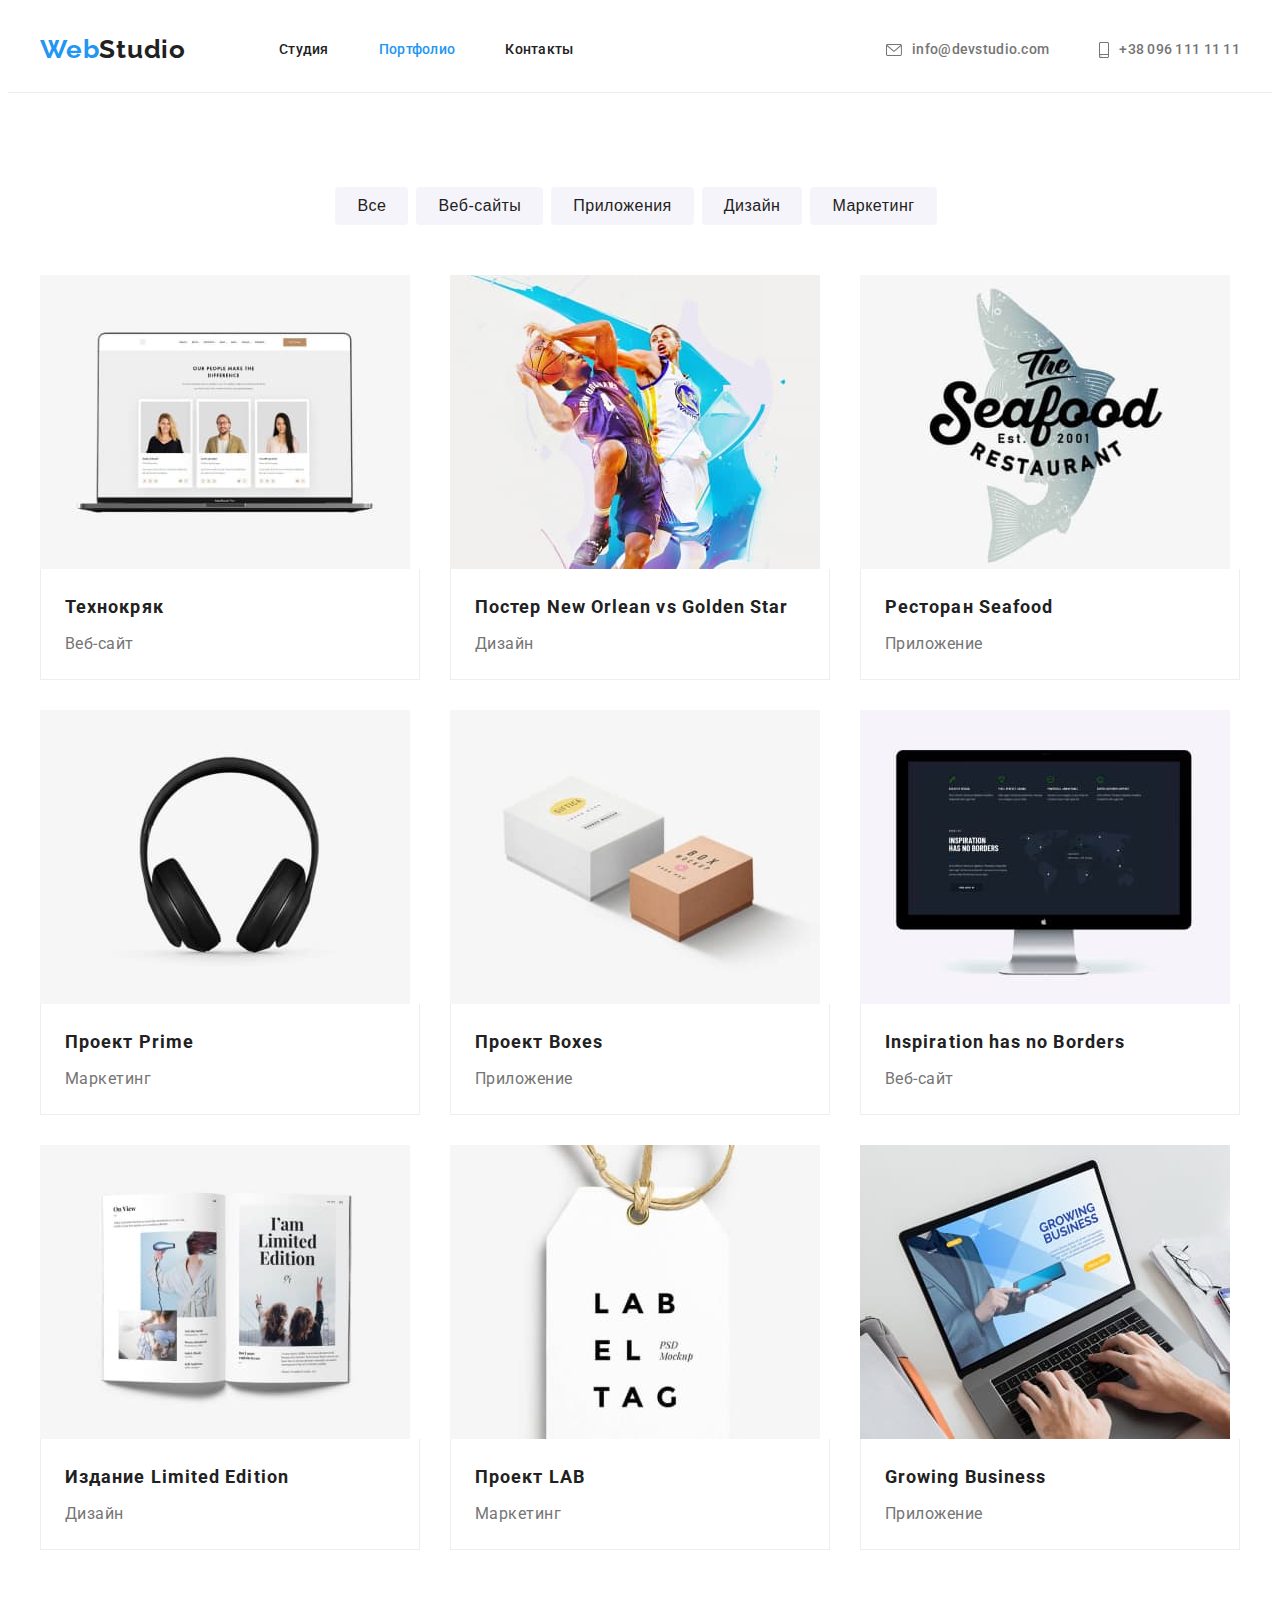
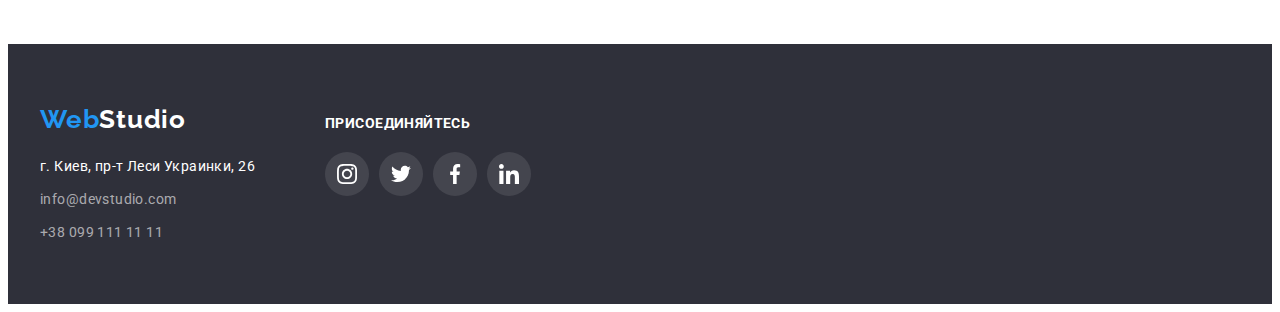
==== portfolio.html @ d1e37722 "додана анімація для посилань" ====
<!DOCTYPE html>
<html lang="ru">
  <head>
    <meta charset="UTF-8" />
    <meta http-equiv="X-UA-Compatible" content="IE=edge" />
    <meta name="viewport" content="width=device-width, initial-scale=1.0" />
    <title>Портфолио</title>
    <link rel="preconnect" href="https://fonts.googleapis.com" />
    <link rel="preconnect" href="https://fonts.gstatic.com" crossorigin />
    <link
      href="https://fonts.googleapis.com/css2?family=Raleway:wght@700&family=Roboto:wght@400;500;700;900&display=swap"
      rel="stylesheet"
    />
    <link
      rel="stylesheet"
      href="https://cdnjs.cloudflare.com/ajax/libs/modern-normalize/1.1.0/modern-normalize.min.css"
      integrity="sha512-wpPYUAdjBVSE4KJnH1VR1HeZfpl1ub8YT/NKx4PuQ5NmX2tKuGu6U/JRp5y+Y8XG2tV+wKQpNHVUX03MfMFn9Q=="
      crossorigin="anonymous"
      referrerpolicy="no-referrer"
    />
    <link rel="stylesheet" href="./css/styles.css" />
  </head>

  <body>
    <!--=================start header=================-->

    <header class="page-header">
      <div class="container header-conteiner">
        <nav class="navigation">
          <a class="logo-link link" href="" lang="en">
            <span class="logo-part-one">Web</span>Studio</a
          >
          <ul class="nav-list list">
            <li class="nav-list-item">
              <a class="nav-list-link link" href="./index.html">Студия</a>
            </li>
            <li class="nav-list-item">
              <a class="nav-list-link link current" href="">Портфолио</a>
            </li>
            <li class="nav-list-item">
              <a class="nav-list-link link" href="">Контакты</a>
            </li>
          </ul>
        </nav>
        <ul class="contacts-header-list list">
          <li class="contacts-header-list-item">
            <a
              class="contacts-header-list-link link"
              href="mailto:info@devstudio.com"
            >
              <svg class="contact-icon-link" width="16" height="12">
                <use href="./images/icon.svg#letter"></use>
              </svg>
              info@devstudio.com</a
            >
          </li>
          <li class="contacts-header-list-item">
            <a class="contacts-header-list-link link" href="tel:+380961111111">
              <svg class="contact-icon-link" width="10" height="16">
                <use href="./images/icon.svg#smartphone"></use>
              </svg>
              +38 096 111 11 11</a
            >
          </li>
        </ul>
      </div>
    </header>
    <!--=================end header=================-->

    <!--=================start main=================-->
    <main>
      <section class="section">
        <div class="container">
          <h1 hidden>Проекты</h1>

          <!-- filter -->
          <ul class="filter-list list">
            <li class="filter-list-item">
              <button class="filter-list-button" type="button">Все</button>
            </li>
            <li class="filter-list-item">
              <button class="filter-list-button" type="button">
                Веб-сайты
              </button>
            </li>
            <li class="filter-list-item">
              <button class="filter-list-button" type="button">
                Приложения
              </button>
            </li>
            <li class="filter-list-item">
              <button class="filter-list-button" type="button">Дизайн</button>
            </li>
            <li class="filter-list-item">
              <button class="filter-list-button" type="button">
                Маркетинг
              </button>
            </li>
          </ul>

          <!-- projects -->
          <ul class="projects-list list">
            <li class="projects-list-item">
              <a class="projects-list-link link" href="">
                <img
                  src="./images/portfolio/project1.jpg"
                  alt="открытый ноутбук"
                  width="370"
                  height="294"
                />
                <div class="project-description">
                  <h2 class="projects-item-title">Технокряк</h2>
                  <p class="projects-item-text">Веб-сайт</p>
                </div>
              </a>
            </li>
            <li class="projects-list-item">
              <a class="projects-list-link link" href="">
                <img
                  src="./images/portfolio/project2.jpg"
                  alt="два баскетболиста с мячом"
                  width="370"
                  height="294"
                />
                <div class="project-description">
                  <h2 class="projects-item-title">
                    Постер <span lang="en">New Orlean vs Golden Star</span>
                  </h2>
                  <p class="projects-item-text">Дизайн</p>
                </div>
              </a>
            </li>
            <li class="projects-list-item">
              <a class="projects-list-link link" href="">
                <img
                  src="./images/portfolio/project3.jpg"
                  alt="логотип ресторана"
                  width="370"
                  height="294"
                />
                <div class="project-description">
                  <h2 class="projects-item-title">Ресторан Seafood</h2>
                  <p class="projects-item-text">Приложение</p>
                </div>
              </a>
            </li>
            <li class="projects-list-item">
              <a class="projects-list-link link" href="">
                <img
                  src="./images/portfolio/project4.jpg"
                  alt="наушники"
                  width="370"
                  height="294"
                />
                <div class="project-description">
                  <h2 class="projects-item-title">
                    Проект <span lang="en">Prime </span>
                  </h2>
                  <p class="projects-item-text">Маркетинг</p>
                </div>
              </a>
            </li>
            <li class="projects-list-item">
              <a class="projects-list-link link" href="">
                <img
                  src="./images/portfolio/project5.jpg"
                  alt="две коробочки"
                  width="370"
                  height="294"
                />
                <div class="project-description">
                  <h2 class="projects-item-title">
                    Проект <span lang="en">Boxes</span>
                  </h2>
                  <p class="projects-item-text">Приложение</p>
                </div>
              </a>
            </li>
            <li class="projects-list-item">
              <a class="projects-list-link link" href="">
                <img
                  src="./images/portfolio/project6.jpg"
                  alt="монитор"
                  width="370"
                  height="294"
                />
                <div class="project-description">
                  <h2 class="projects-item-title" lang="en">
                    Inspiration has no Borders
                  </h2>
                  <p class="projects-item-text">Веб-сайт</p>
                </div>
              </a>
            </li>
            <li class="projects-list-item">
              <a class="projects-list-link link" href="">
                <img
                  src="./images/portfolio/project7.jpg"
                  alt="открытая книга"
                  width="370"
                  height="294"
                />
                <div class="project-description">
                  <h2 class="projects-item-title">
                    Издание <span lang="en">Limited Edition</span>
                  </h2>
                  <p class="projects-item-text">Дизайн</p>
                </div>
              </a>
            </li>
            <li class="projects-list-item">
              <a class="projects-list-link link" href="">
                <img
                  src="./images/portfolio/project8.jpg"
                  alt="этикетка"
                  width="370"
                  height="294"
                />
                <div class="project-description">
                  <h2 class="projects-item-title">
                    Проект <span lang="en">LAB</span>
                  </h2>
                  <p class="projects-item-text">Маркетинг</p>
                </div>
              </a>
            </li>
            <li class="projects-list-item">
              <a class="projects-list-link link" href="">
                <img
                  src="./images/portfolio/project9.jpg"
                  alt="открытый ноутбук"
                  width="370"
                  height="294"
                />
                <div class="project-description">
                  <h2 class="projects-item-title" lang="en">
                    Growing Business
                  </h2>
                  <p class="projects-item-text">Приложение</p>
                </div>
              </a>
            </li>
          </ul>
        </div>
      </section>
    </main>
    <!--=================end main=================-->

    <!--=================start footer=================-->
    <footer class="footer">
      <div class="container footer-container">
        <div class="adress">
          <a class="footer-logo-link link" href="" lang="en">
            <span class="logo-part-one">Web</span>Studio</a
          >
          <address>
            <ul class="address-list list">
              <li class="address-list-item">
                <a
                  class="address-list-link link"
                  href="https://goo.gl/maps/DS2FpUbjy8NpvMt88"
                  target="_blank"
                >
                  г. Киев, пр-т Леси Украинки, 26</a
                >
              </li>
              <li class="address-list-item">
                <a
                  class="address-list-link-item link"
                  href="mailto:info@devstudio.com"
                  >info@devstudio.com</a
                >
              </li>
              <li class="address-list-item">
                <a class="address-list-link-item link" href="tel:+380991111111"
                  >+38 099 111 11 11</a
                >
              </li>
            </ul>
          </address>
        </div>

        <div class="footer-social">
          <p class="footer-text">присоединяйтесь</p>
          <ul class="footer-social-list list">
            <li class="footer-social-item">
              <a class="footer-social-link" href="">
                <svg width="20" height="20">
                  <use
                    class="footer-social-icon"
                    href="./images/icon.svg#instagram"
                  ></use>
                </svg>
              </a>
            </li>
            <li class="footer-social-item">
              <a class="footer-social-link" href="">
                <svg width="20" height="20">
                  <use href="./images/icon.svg#twitter"></use>
                </svg>
              </a>
            </li>
            <li class="footer-social-item">
              <a class="footer-social-link" href="">
                <svg width="20" height="20">
                  <use href="./images/icon.svg#facebook"></use>
                </svg>
              </a>
            </li>
            <li class="footer-social-item">
              <a class="footer-social-link" href="">
                <svg width="20" height="20">
                  <use href="./images/icon.svg#linkedin"></use>
                </svg>
              </a>
            </li>
          </ul>
        </div>
      </div>
    </footer>
    <!--=================end footer=================-->
  </body>
</html>
---- css/styles.css ----
:root {
  --primary-text-color: #757575;
  --title-text-color: #212121;
  --akcent-text-color: #2196f3;
  --main-text-color: #ffffff;
  --border-color: #eeeeee;

  --fone-background-color: #ffffff;
  --main-background-color: #2f303a;
  --second-background-color: #f5f4fa;
  --button-color: #2196f3;
  --social-color: #afb1b8;
  --social-akcent-color: #2196f3;
  --social-hover-color: #ffffff;

  --primary-font-family: "Roboto", sans-serif;
  --font-logo: "Raleway", sans-serif;
}

body {
  font-family: var(--primary-font-family);
  font-size: 14px;
  line-height: 0.03em;
  letter-spacing: 0.03em;
  color: var(--primary-text-color);
  background-color: var(--fone-background-color);
}

h1,
h2,
h3,
p {
  margin-top: 0;
  margin-bottom: 0;
}

ul {
  margin-top: 0;
  margin-bottom: 0;
  padding-left: 0;
}

img {
  display: block;
  max-width: 100%;
  height: auto;
}

.list {
  list-style: none;
}

.link {
  text-decoration: none;
  transition: color 250ms cubic-bezier(0.4, 0, 0.2, 1);
}

.container {
  width: 1200px;
  padding-left: 15px;
  padding-right: 15px;
  margin-left: auto;
  margin-right: auto;
}

.section {
  padding-top: 94px;
  padding-bottom: 94px;
}

.title {
  color: var(--title-text-color);
}

.hidden {
  position: absolute;
  width: 1px;
  height: 1px;
  margin: -1px;
  padding: 0;
  overflow: hidden;
  border: 0;
  clip: rect(0 0 0 0);
}

/*-----------------start header-----------------*/

.page-header {
  border-bottom: 1px solid #ececec;
}

.header-conteiner {
  display: flex;
}

/*navigation*/
.logo-link {
  padding-top: 24px;
  padding-bottom: 24px;
  font-family: var(--font-logo);
  font-style: normal;
  font-weight: 700;
  font-size: 26px;
  line-height: 1.19;
  letter-spacing: 0.03em;
  color: var(--title-text-color);
  margin-right: 93px;
}

.logo-part-one {
  font-family: var(--font-logo);
  font-style: normal;
  font-weight: 700;
  font-size: 26px;
  line-height: 1.19;
  letter-spacing: 0.03em;
  color: var(--akcent-text-color);
}

.nav-list-link {
  padding-top: 32px;
  padding-bottom: 32px;
  font-weight: 500;
  font-size: 14px;
  line-height: 1.14;
  letter-spacing: 0.02em;
  color: var(--title-text-color);
}

.nav-list-link:hover,
.nav-list-link:focus {
  color: var(--akcent-text-color);
}

.navigation {
  display: flex;
  align-items: center;
}

.nav-list {
  display: flex;
}

.nav-list-item:not(:last-child) {
  margin-right: 50px;
}

/*contacts*/
.contacts-header-list {
  display: flex;
  align-items: center;
  margin-left: auto;
}

.contacts-header-list-item:not(:last-child) {
  margin-right: 50px;
}

.contacts-header-list-link {
  display: flex;
  align-items: center;
  padding-top: 32px;
  padding-bottom: 32px;
  font-weight: 500;
  font-size: 14px;
  line-height: 1.4;
  letter-spacing: 0.02em;
  color: var(--primary-text-color);
}

.contacts-header-list-link:hover,
.contacts-header-list-link:focus {
  color: var(--akcent-text-color);
}

.contact-icon-link {
  fill: currentColor;
  margin-right: 10px;
}

.current {
  color: var(--akcent-text-color);
}

/*---------------hero-------------*/
.hero {
  max-width: 1600px;
  max-height: 600px;
  margin: 0 auto;
  background-image: linear-gradient(
      rgba(47, 48, 58, 0.4),
      rgba(47, 48, 58, 0.4)
    ),
    url("../images/hero.jpg");

  background-size: cover;
  background-repeat: no-repeat;
  background-color: var(--main-background-color);
  padding-top: 200px;
  padding-bottom: 200px;
  text-align: center;
}
.hero-title {
  font-weight: 900;
  font-size: 44px;
  line-height: 1.36;
  letter-spacing: 0.06em;
  text-transform: uppercase;
  color: var(--main-text-color);
}

.hero-button {
  margin-right: auto;
  margin-left: auto;
  margin-top: 30px;
  padding: 10px 32px;
  min-width: 200px;
  border-radius: 4px;
  border: none;
  /* box-shadow: 0px 4px 4px rgba(0, 0, 0, 0.15); */
  font-family: inherit;
  font-weight: 700;
  font-size: 16px;
  line-height: 1.88;
  display: flex;
  align-items: center;
  text-align: center;
  letter-spacing: 0.06em;
  cursor: pointer;
  color: var(--main-text-color);
  background-color: var(--button-color);
}

/*--------------specifics--------------*/
.specifics-list {
  display: flex;
}

.specifics-list-item {
  width: 270px;
}

.specifics-list-item:not(:last-child) {
  margin-right: 30px;
}

.specifics-container {
  display: flex;
  justify-content: center;
  align-items: center;
  width: 270px;
  height: 120px;
  margin-bottom: 30px;
  background-color: var(--second-background-color);
}

.specifics-list-title {
  margin-bottom: 10px;
  font-weight: 700;
  line-height: 1.14;
  text-transform: uppercase;
}

.specifics-list-text {
  line-height: 1.71;
}

/*----------------work----------------*/
.work-section {
  padding-top: 0;
}

.work-title {
  margin-bottom: 50px;
  font-weight: 700;
  font-size: 36px;
  line-height: 1.17;
  text-align: center;
}

.work-list {
  display: flex;
}

.work-list-item:not(:last-child) {
  margin-right: 30px;
}

/*---------------teams---------------*/
.teams {
  background-color: var(--second-background-color);
}

.team-title {
  margin-bottom: 50px;
  font-weight: 700;
  font-size: 36px;
  line-height: 42px;
  text-align: center;
}

.team-list {
  display: flex;
  margin-left: -30px;
}

.team-list-item {
  flex-basis: calc((100% - 120px) / 4);
  margin-left: 30px;
}

.social-list {
  display: flex;
  justify-content: center;
  align-items: center;
}

.social-item:not(:last-child) {
  margin-right: 10px;
}

.social-links {
  display: flex;
  justify-content: center;
  align-items: center;
  width: 44px;
  height: 44px;
  border-radius: 50%;
  fill: var(--social-color);
  transition: fill 250ms cubic-bezier(0.4, 0, 0.2, 1),
    background-color 250ms cubic-bezier(0.4, 0, 0.2, 1);
}

.social-links:hover,
.social-links:focus {
  fill: var(--social-hover-color);
  background-color: var(--social-akcent-color);
}

.social-icon {
  display: flex;
  justify-content: center;
}

.team-description {
  width: 270px;
  padding-top: 30px;
  padding-bottom: 30px;
  box-shadow: 0px 1px 3px rgba(0, 0, 0, 0.12), 0px 1px 1px rgba(0, 0, 0, 0.14),
    0px 2px 1px rgba(0, 0, 0, 0.2);
  border-radius: 0px 0px 4px 4px;
  background-color: var(--fone-background-color);
}

.team-list-title {
  margin-bottom: 10px;
  font-weight: 500;
  font-size: 16px;
  line-height: 1.19;
  text-align: center;
}

.team-list-text {
  font-size: 16px;
  line-height: 1.19;
  text-align: center;
  margin-bottom: 16px;
}

/*----------------clients----------------*/
.clients-title {
  font-weight: 700;
  font-size: 36px;
  line-height: 1.17;
  text-align: center;
  margin-bottom: 50px;
}

.clients-list {
  display: flex;
  justify-content: space-between;
}

.client-link {
  padding: 16px 32px;
  display: flex;
  width: 170px;
  height: 92px;
  border: 1px solid var(--social-color);
  box-sizing: border-box;
  border-radius: 4px;
  fill: var(--social-color);
  transition: fill 250ms cubic-bezier(0.4, 0, 0.2, 1),
    border 250ms cubic-bezier(0.4, 0, 0.2, 1);
}

.client-link:hover,
.client-link:focus {
  fill: var(--social-akcent-color);
  border: 1px solid var(--social-akcent-color);
}

/*----------------footer----------------*/
.footer {
  background-color: var(--main-background-color);
}

.footer-container {
  display: flex;
  align-items: baseline;
}

.adress {
  margin-right: 70px;
  padding-top: 60px;
  padding-bottom: 60px;
}

.footer-logo-link {
  display: block;
  margin-bottom: 20px;
  font-family: var(--font-logo);
  font-style: normal;
  font-weight: 700;
  font-size: 26px;
  line-height: 1.19;
  letter-spacing: 0.03em;
  color: var(--main-text-color);
}

.address-list-item:not(:last-child) {
  margin-bottom: 9px;
}

.address-list-link {
  font-style: normal;
  font-weight: 400;
  font-size: 14px;
  line-height: 1.71;
  letter-spacing: 0.03em;
  color: var(--main-text-color);
}

.address-list-link-item {
  font-style: normal;
  font-weight: 400;
  font-size: 14px;
  line-height: 1.71;
  letter-spacing: 0.03em;
  color: rgba(255, 255, 255, 0.6);
}

.address-list-link:hover,
.address-list-link:focus {
  color: var(--akcent-text-color);
}
.address-list-link-item:hover,
.address-list-link-item:focus {
  color: var(--akcent-text-color);
}

.footer-text {
  margin-bottom: 20px;
  font-weight: 700;
  line-height: 1.14;
  text-transform: uppercase;
  color: var(--main-text-color);
}

.footer-social-list {
  display: flex;
  justify-content: space-between;
}

.footer-social-item {
  display: flex;
  justify-content: space-between;
  align-items: center;
}

.footer-social-item:not(:last-child) {
  margin-right: 10px;
}

.footer-social-link {
  display: flex;
  justify-content: center;
  align-items: center;
  width: 44px;
  height: 44px;
  border-radius: 50%;
  fill: var(--main-text-color);
  background-color: rgba(255, 255, 255, 0.1);
  transition: background-color 250ms cubic-bezier(0.4, 0, 0.2, 1);
}

.footer-social-link:hover,
.footer-social-link:focus {
  background-color: var(--social-akcent-color);
}

.footer-social-icon {
  display: flex;
  justify-content: center;
}

/*-----------------------end Studio-----------------------*/

/*-----------------------start Portfolio-----------------------*/

/*------filter------*/
.filter-list {
  display: flex;
  justify-content: center;
}

.filter-list-item {
  margin-right: 8px;
  margin-bottom: 50px;
}

.filter-list-button {
  padding-top: 6px;
  padding-bottom: 6px;
  padding-left: 22px;
  padding-right: 22px;
  border-radius: 4px;
  border: transparent;
  font-weight: 500;
  font-size: 16px;
  line-height: 1.62;
  text-align: center;
  letter-spacing: 0.03em;
  cursor: pointer;
  color: var(--title-text-color);
  background-color: var(--second-background-color);
}

.filter-list-button:hover,
.filter-list-button:focus {
  color: var(--main-text-color);
  background-color: var(--button-color);
}

/*------projects------*/
.projects-list {
  display: flex;
  flex-wrap: wrap;
  margin-left: -30px;
  margin-top: -30px;
}

.projects-list-item {
  flex-basis: calc((100% - 90px) / 3);
  margin-left: 30px;
  margin-top: 30px;
}

.projects-list-link {
  display: block;
}

.projects-list-link:hover,
.projects-list-link:focus {
  box-shadow: 0px 1px 1px rgba(0, 0, 0, 0.12), 0px 4px 4px rgba(0, 0, 0, 0.06),
    1px 4px 6px rgba(0, 0, 0, 0.16);
}

.project-description {
  padding: 20px 24px;
  border: 1px solid var(--border-color);
  border-top: none;
}

.projects-item-title {
  margin-bottom: 4px;
  font-style: normal;
  font-weight: 700;
  font-size: 18px;
  line-height: 2;
  letter-spacing: 0.06em;
  color: var(--title-text-color);
}

.projects-item-text {
  font-style: normal;
  font-weight: 400;
  font-size: 16px;
  line-height: 1.88;
  letter-spacing: 0.03em;
  color: var(--primary-text-color);
}
/*-----------------------end Portfolio-----------------------*/
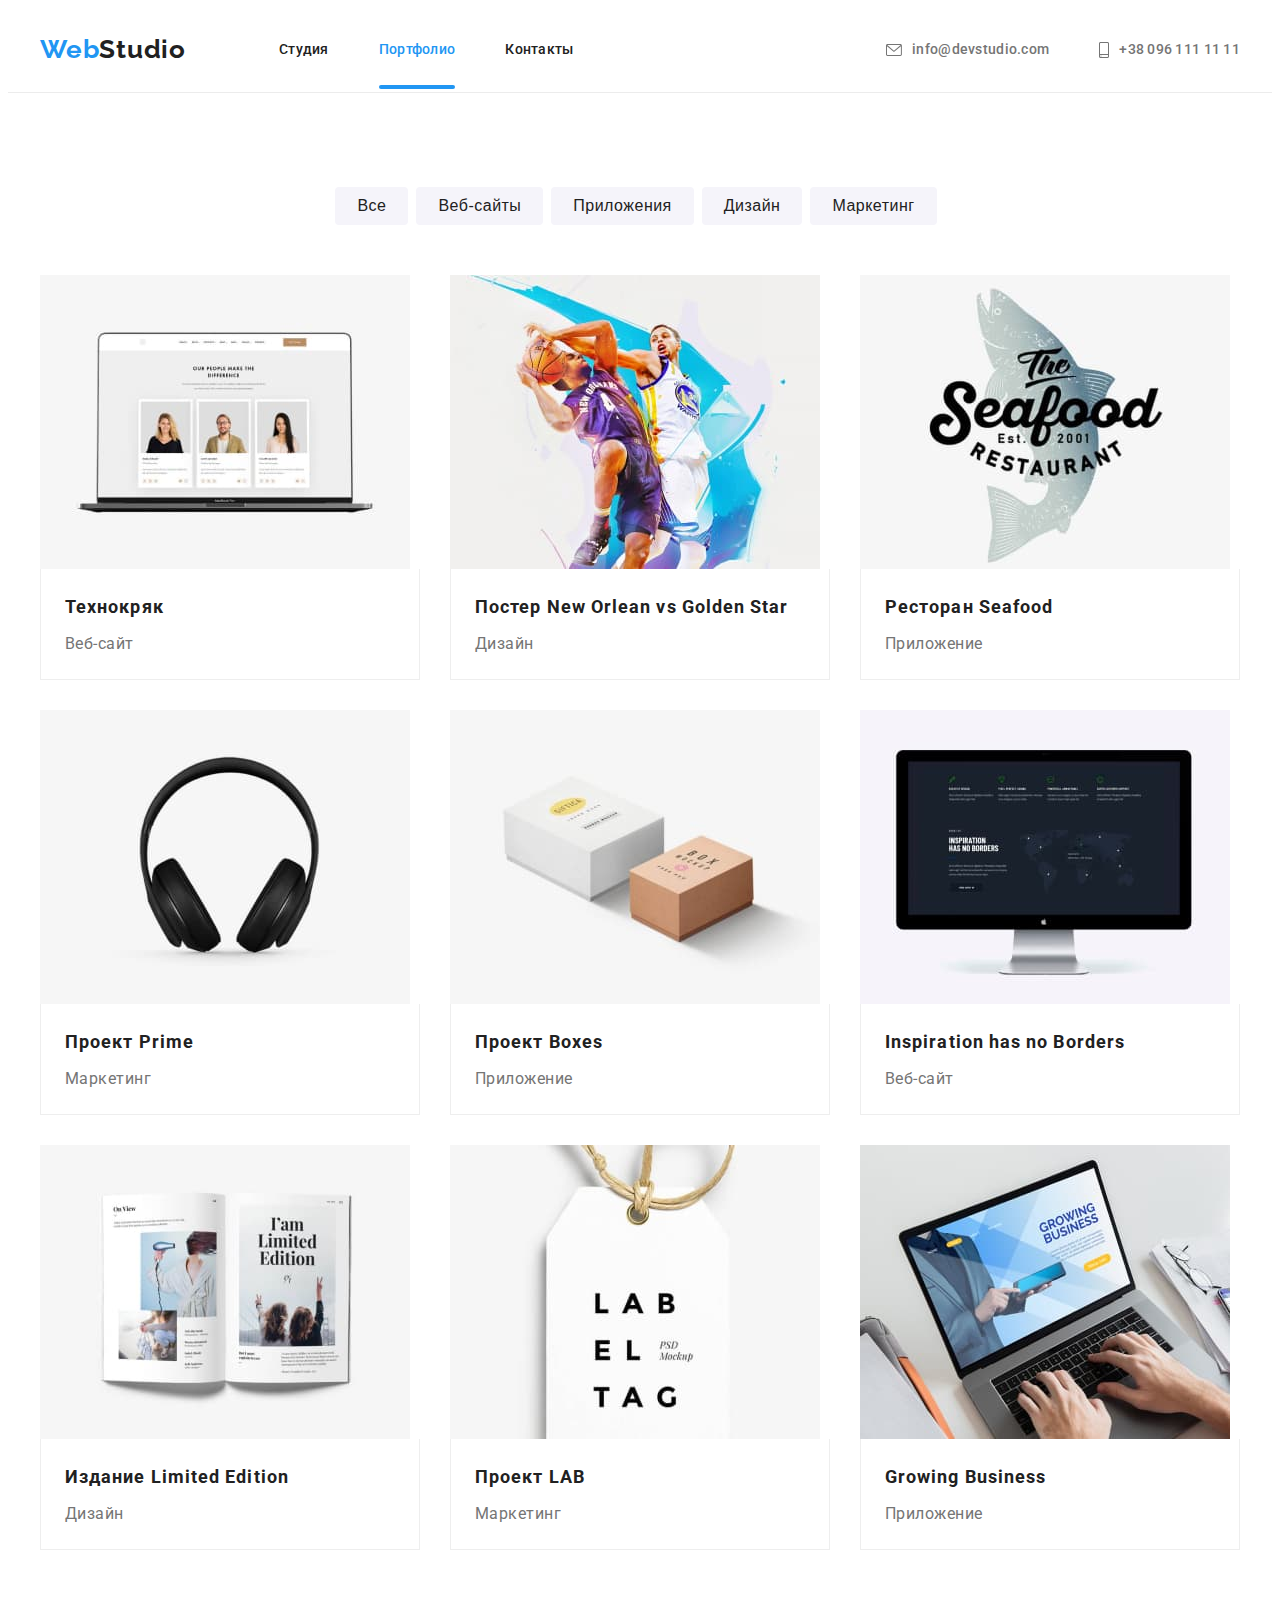
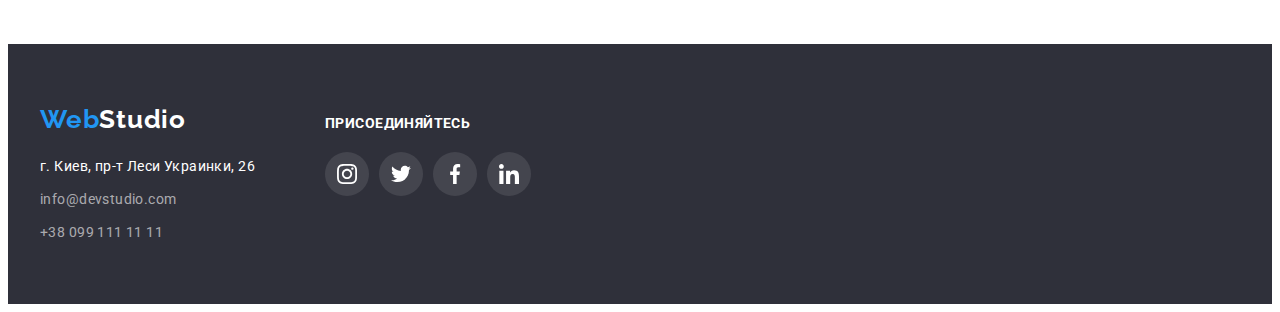
==== commit 3f6fb659: "додано анімацію для кнопок і карток" ====
--- a/portfolio.html
+++ b/portfolio.html
@@ -102,12 +102,20 @@
           <ul class="projects-list list">
             <li class="projects-list-item">
               <a class="projects-list-link link" href="">
-                <img
-                  src="./images/portfolio/project1.jpg"
-                  alt="открытый ноутбук"
-                  width="370"
-                  height="294"
-                />
+                <div class="projects-list-link-img">
+                  <img
+                    src="./images/portfolio/project1.jpg"
+                    alt="открытый ноутбук"
+                    width="370"
+                    height="294"
+                  />
+                  <p class="overlay">
+                    Технокряк это современная площадка распространения
+                    коронавируса. Компании используют эту платформу для
+                    цифрового шпионажа и атак на защищённые сервера конкурентов.
+                  </p>
+                </div>
+
                 <div class="project-description">
                   <h2 class="projects-item-title">Технокряк</h2>
                   <p class="projects-item-text">Веб-сайт</p>
--- a/css/styles.css
+++ b/css/styles.css
@@ -118,6 +118,7 @@
 }
 
 .nav-list-link {
+  position: relative;
   padding-top: 32px;
   padding-bottom: 32px;
   font-weight: 500;
@@ -132,6 +133,21 @@
   color: var(--akcent-text-color);
 }
 
+.current::after {
+  content: "";
+  width: 100%;
+  height: 4px;
+  border-radius: 2px;
+  background-color: var(--social-akcent-color);
+  position: absolute;
+  bottom: 0;
+  left: 0;
+}
+
+.current {
+  color: var(--akcent-text-color);
+}
+
 .navigation {
   display: flex;
   align-items: center;
@@ -176,10 +192,6 @@
 .contact-icon-link {
   fill: currentColor;
   margin-right: 10px;
-}
-
-.current {
-  color: var(--akcent-text-color);
 }
 
 /*---------------hero-------------*/
@@ -217,7 +229,6 @@
   min-width: 200px;
   border-radius: 4px;
   border: none;
-  /* box-shadow: 0px 4px 4px rgba(0, 0, 0, 0.15); */
   font-family: inherit;
   font-weight: 700;
   font-size: 16px;
@@ -229,6 +240,14 @@
   cursor: pointer;
   color: var(--main-text-color);
   background-color: var(--button-color);
+  transition: background-color 250ms cubic-bezier(0.4, 0, 0.2, 1),
+    box-shadow 250ms cubic-bezier(0.4, 0, 0.2, 1);
+}
+
+.hero-button:hover,
+.hero-button:focus {
+  background-color: #188ce8;
+  box-shadow: 0px 4px 4px rgba(0, 0, 0, 0.15);
 }
 
 /*--------------specifics--------------*/
@@ -327,8 +346,7 @@
   height: 44px;
   border-radius: 50%;
   fill: var(--social-color);
-  transition: fill 250ms cubic-bezier(0.4, 0, 0.2, 1),
-    background-color 250ms cubic-bezier(0.4, 0, 0.2, 1);
+  transition: background-color 250ms cubic-bezier(0.4, 0, 0.2, 1);
 }
 
 .social-links:hover,
@@ -340,6 +358,7 @@
 .social-icon {
   display: flex;
   justify-content: center;
+  transition: fill 250ms cubic-bezier(0.4, 0, 0.2, 1);
 }
 
 .team-description {
@@ -505,6 +524,48 @@
 }
 
 /*-----------------------end Studio-----------------------*/
+
+.backdrop {
+  position: fixed;
+  top: 0;
+  left: 0;
+  width: 100vw;
+  height: 100vh;
+  background-color: rgba(0, 0, 0, 0.2);
+  transition: opacity 500ms, visibility 500ms;
+}
+
+.backdrop.is-hidden {
+  opacity: 0;
+  visibility: hidden;
+  pointer-events: none;
+}
+
+.modal {
+  position: absolute;
+  top: 50%;
+  left: 50%;
+  transform: translate(-50%, -50%);
+  width: 528px;
+  height: 580px;
+  background-color: #ffffff;
+}
+
+.modal-close-btn {
+  position: absolute;
+  top: 8px;
+  right: 8px;
+  width: 30px;
+  height: 30px;
+  display: flex;
+  justify-content: center;
+  align-items: center;
+  border-radius: 50%;
+  border: 1px solid rgba(0, 0, 0, 0.1);
+  background-color: transparent;
+  padding: 0;
+  cursor: pointer;
+}
 
 /*-----------------------start Portfolio-----------------------*/
 
@@ -534,12 +595,17 @@
   cursor: pointer;
   color: var(--title-text-color);
   background-color: var(--second-background-color);
+  transition: color 250ms cubic-bezier(0.4, 0, 0.2, 1),
+    background-color 250ms cubic-bezier(0.4, 0, 0.2, 1),
+    box-shadow 250ms cubic-bezier(0.4, 0, 0.2, 1);
 }
 
 .filter-list-button:hover,
 .filter-list-button:focus {
   color: var(--main-text-color);
   background-color: var(--button-color);
+  box-shadow: 0px 3px 1px rgba(0, 0, 0, 0.1), 0px 1px 2px rgba(0, 0, 0, 0.08),
+    0px 2px 2px rgba(0, 0, 0, 0.12);
 }
 
 /*------projects------*/
@@ -558,6 +624,7 @@
 
 .projects-list-link {
   display: block;
+  transition: box-shadow 250ms cubic-bezier(0.4, 0, 0.2, 1);
 }
 
 .projects-list-link:hover,
@@ -590,4 +657,31 @@
   letter-spacing: 0.03em;
   color: var(--primary-text-color);
 }
+
+.projects-list-link-img {
+  position: relative;
+  overflow: hidden;
+}
+
+.overlay {
+  position: absolute;
+  top: 0;
+  left: 0;
+  width: 100%;
+  height: 100%;
+  font-size: 18px;
+  line-height: 1.56;
+  color: var(--main-text-color);
+  background-color: rgba(33, 150, 243, 0.9);
+  padding: 63px 24px;
+  overflow: auto;
+  transform: translateY(100%);
+  transition: transform 250ms cubic-bezier(0.4, 0, 0.2, 1);
+}
+
+.projects-list-link:hover .overlay,
+.projects-list-link:focus .overlay {
+  transform: translate(0);
+}
+
 /*-----------------------end Portfolio-----------------------*/
